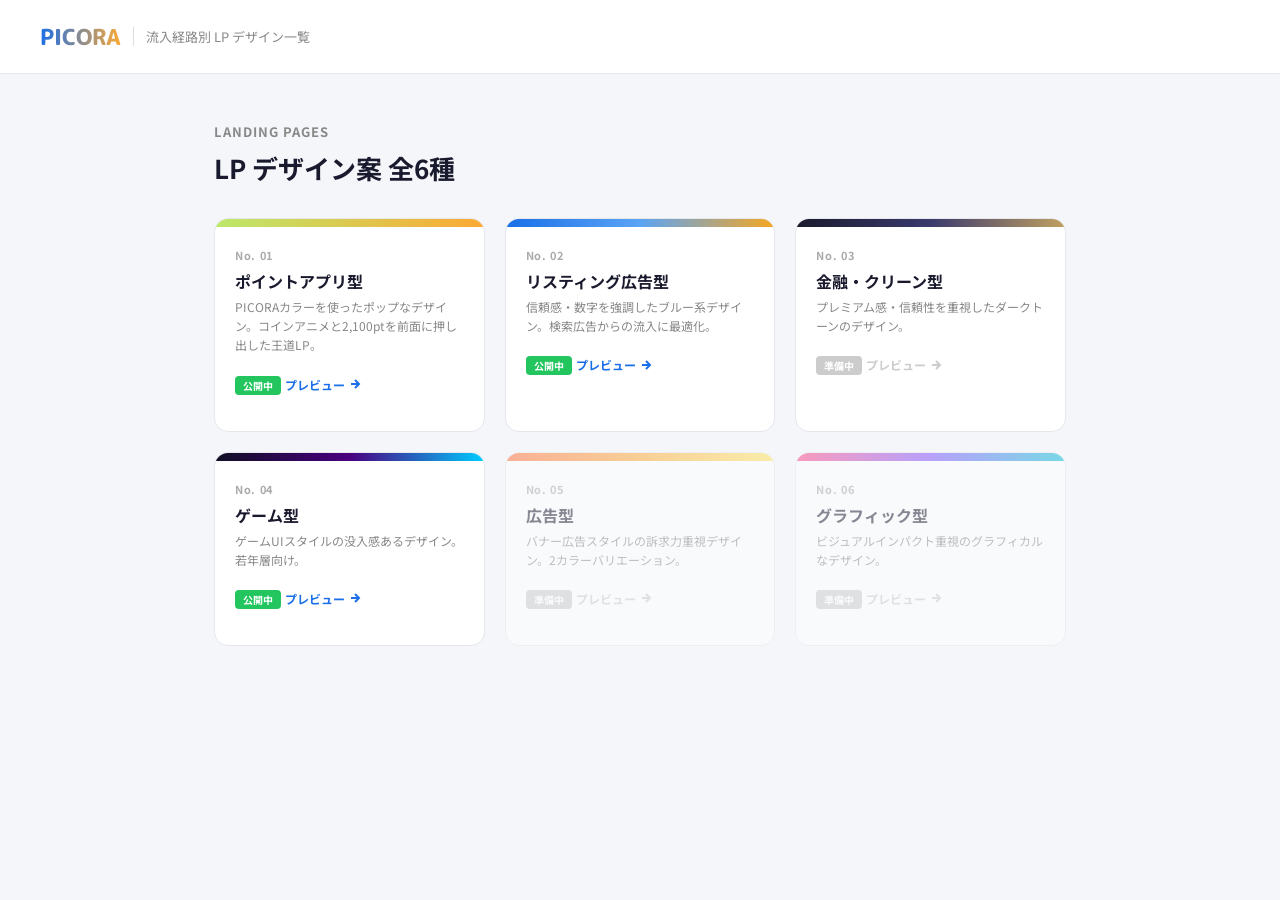
==== index.html @ 19e330c6 "feat: acquisition_04 ④ゲーム型 구현" ====
<!DOCTYPE html>
<html lang="ja">
<head>
  <meta charset="UTF-8">
  <meta name="viewport" content="width=device-width, initial-scale=1.0">
  <title>PICORA LP 一覧</title>
  <link rel="preconnect" href="https://fonts.googleapis.com">
  <link href="https://fonts.googleapis.com/css2?family=Noto+Sans+JP:wght@400;700;900&family=M+PLUS+Rounded+1c:wght@800&display=swap" rel="stylesheet">
  <style>
    * { margin: 0; padding: 0; box-sizing: border-box; }

    body {
      font-family: 'Noto Sans JP', sans-serif;
      background: #f4f6f9;
      min-height: 100vh;
    }

    header {
      background: #fff;
      border-bottom: 1px solid #e5e7eb;
      padding: 20px 40px;
      display: flex;
      align-items: center;
      gap: 12px;
    }

    .logo {
      font-family: 'M PLUS Rounded 1c', sans-serif;
      font-weight: 800;
      font-size: 22px;
      background: linear-gradient(90deg, #1a6fe8, #fca934);
      -webkit-background-clip: text;
      -webkit-text-fill-color: transparent;
      background-clip: text;
    }

    .header-sub {
      font-size: 13px;
      color: #888;
      border-left: 1px solid #ddd;
      padding-left: 12px;
    }

    main {
      max-width: 900px;
      margin: 0 auto;
      padding: 48px 24px;
    }

    .page-title {
      font-size: 13px;
      font-weight: 700;
      color: #888;
      letter-spacing: 0.08em;
      text-transform: uppercase;
      margin-bottom: 8px;
    }

    .page-heading {
      font-size: 26px;
      font-weight: 700;
      color: #1a1a2e;
      margin-bottom: 32px;
    }

    .lp-grid {
      display: grid;
      grid-template-columns: repeat(auto-fill, minmax(260px, 1fr));
      gap: 20px;
    }

    .lp-card {
      background: #fff;
      border: 1px solid #e5e7eb;
      border-radius: 14px;
      overflow: hidden;
      text-decoration: none;
      display: block;
      transition: box-shadow 0.2s, transform 0.2s;
    }

    .lp-card:hover {
      box-shadow: 0 8px 32px rgba(0,0,0,0.10);
      transform: translateY(-3px);
    }

    .card-thumb {
      height: 8px;
    }

    .card-thumb--green {
      background: linear-gradient(90deg, #bce86b, #fca934);
    }

    .card-thumb--blue {
      background: linear-gradient(90deg, #1a6fe8, #5ba4f5, #f5a623);
    }

    .card-thumb--dark {
      background: linear-gradient(90deg, #1a1a2e, #3a3a6e, #c0a060);
    }

    .card-thumb--game {
      background: linear-gradient(90deg, #0f0f23, #4a0080, #00ccff);
    }

    .card-thumb--ad {
      background: linear-gradient(90deg, #ff6b35, #fca934, #ffe55a);
    }

    .card-thumb--graphic {
      background: linear-gradient(90deg, #ff4081, #7c4dff, #00bcd4);
    }

    .card-body {
      padding: 20px;
    }

    .card-num {
      font-size: 11px;
      font-weight: 700;
      color: #aaa;
      letter-spacing: 0.06em;
      margin-bottom: 6px;
    }

    .card-title {
      font-size: 16px;
      font-weight: 700;
      color: #1a1a2e;
      margin-bottom: 4px;
    }

    .card-desc {
      font-size: 12px;
      color: #888;
      line-height: 1.6;
      margin-bottom: 16px;
    }

    .card-link {
      display: inline-flex;
      align-items: center;
      gap: 4px;
      font-size: 12px;
      font-weight: 700;
      color: #1a6fe8;
    }

    .card-link svg {
      width: 12px;
      height: 12px;
    }

    .card-wip {
      display: inline-block;
      font-size: 10px;
      font-weight: 700;
      color: #fff;
      background: #ccc;
      border-radius: 4px;
      padding: 2px 8px;
      margin-bottom: 16px;
    }

    .card-ready {
      display: inline-block;
      font-size: 10px;
      font-weight: 700;
      color: #fff;
      background: #22c55e;
      border-radius: 4px;
      padding: 2px 8px;
      margin-bottom: 16px;
    }
  </style>
</head>
<body>

<header>
  <span class="logo">PICORA</span>
  <span class="header-sub">流入経路別 LP デザイン一覧</span>
</header>

<main>
  <p class="page-title">Landing Pages</p>
  <h1 class="page-heading">LP デザイン案 全6種</h1>

  <div class="lp-grid">

    <a href="acquisition_01/index.html" class="lp-card">
      <div class="card-thumb card-thumb--green"></div>
      <div class="card-body">
        <p class="card-num">No. 01</p>
        <p class="card-title">ポイントアプリ型</p>
        <p class="card-desc">PICORAカラーを使ったポップなデザイン。コインアニメと2,100ptを前面に押し出した王道LP。</p>
        <span class="card-ready">公開中</span>
        <div class="card-link">
          プレビュー
          <svg viewBox="0 0 12 12" fill="none" stroke="currentColor" stroke-width="2">
            <path d="M2 6h8M6 2l4 4-4 4"/>
          </svg>
        </div>
      </div>
    </a>

    <a href="acquisition_02/index.html" class="lp-card">
      <div class="card-thumb card-thumb--blue"></div>
      <div class="card-body">
        <p class="card-num">No. 02</p>
        <p class="card-title">リスティング広告型</p>
        <p class="card-desc">信頼感・数字を強調したブルー系デザイン。検索広告からの流入に最適化。</p>
        <span class="card-ready">公開中</span>
        <div class="card-link">
          プレビュー
          <svg viewBox="0 0 12 12" fill="none" stroke="currentColor" stroke-width="2">
            <path d="M2 6h8M6 2l4 4-4 4"/>
          </svg>
        </div>
      </div>
    </a>

    <a href="acquisition_03/index.html" class="lp-card">
      <div class="card-thumb card-thumb--dark"></div>
      <div class="card-body">
        <p class="card-num">No. 03</p>
        <p class="card-title">金融・クリーン型</p>
        <p class="card-desc">プレミアム感・信頼性を重視したダークトーンのデザイン。</p>
        <span class="card-wip">準備中</span>
        <div class="card-link" style="color:#ccc;">
          プレビュー
          <svg viewBox="0 0 12 12" fill="none" stroke="currentColor" stroke-width="2">
            <path d="M2 6h8M6 2l4 4-4 4"/>
          </svg>
        </div>
      </div>
    </a>

    <a href="acquisition_04/index.html" class="lp-card">
      <div class="card-thumb card-thumb--game"></div>
      <div class="card-body">
        <p class="card-num">No. 04</p>
        <p class="card-title">ゲーム型</p>
        <p class="card-desc">ゲームUIスタイルの没入感あるデザイン。若年層向け。</p>
        <span class="card-ready">公開中</span>
        <div class="card-link">
          プレビュー
          <svg viewBox="0 0 12 12" fill="none" stroke="currentColor" stroke-width="2">
            <path d="M2 6h8M6 2l4 4-4 4"/>
          </svg>
        </div>
      </div>
    </a>

    <a href="acquisition_05/index.html" class="lp-card" style="pointer-events:none;opacity:0.5;">
      <div class="card-thumb card-thumb--ad"></div>
      <div class="card-body">
        <p class="card-num">No. 05</p>
        <p class="card-title">広告型</p>
        <p class="card-desc">バナー広告スタイルの訴求力重視デザイン。2カラーバリエーション。</p>
        <span class="card-wip">準備中</span>
        <div class="card-link" style="color:#ccc;">
          プレビュー
          <svg viewBox="0 0 12 12" fill="none" stroke="currentColor" stroke-width="2">
            <path d="M2 6h8M6 2l4 4-4 4"/>
          </svg>
        </div>
      </div>
    </a>

    <a href="acquisition_06/index.html" class="lp-card" style="pointer-events:none;opacity:0.5;">
      <div class="card-thumb card-thumb--graphic"></div>
      <div class="card-body">
        <p class="card-num">No. 06</p>
        <p class="card-title">グラフィック型</p>
        <p class="card-desc">ビジュアルインパクト重視のグラフィカルなデザイン。</p>
        <span class="card-wip">準備中</span>
        <div class="card-link" style="color:#ccc;">
          プレビュー
          <svg viewBox="0 0 12 12" fill="none" stroke="currentColor" stroke-width="2">
            <path d="M2 6h8M6 2l4 4-4 4"/>
          </svg>
        </div>
      </div>
    </a>

  </div>
</main>

</body>
</html>
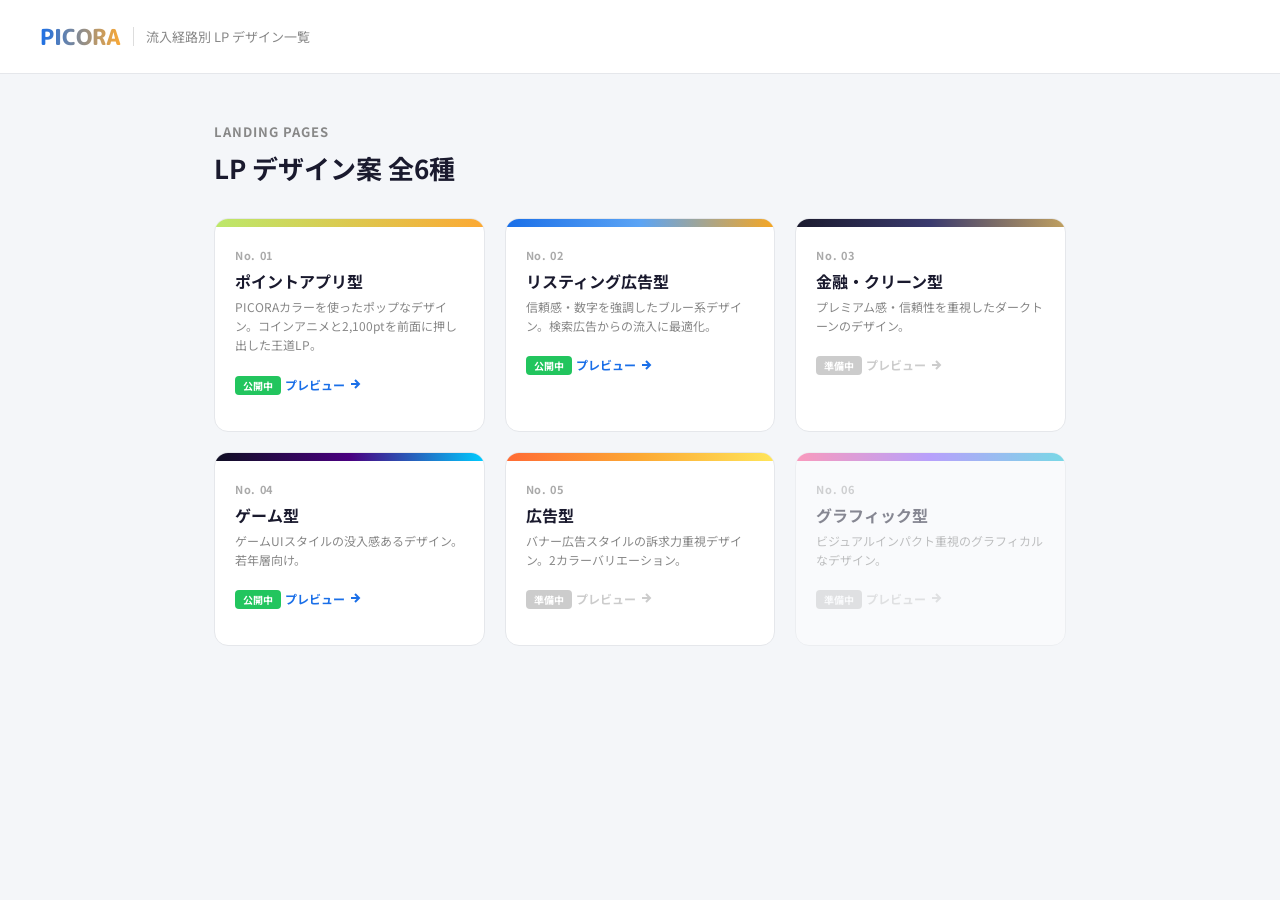
==== commit d8b76887: "feat: acquisition_05 ⑤広告型 (핑크/블루 2컬러) 구현" ====
--- a/index.html
+++ b/index.html
@@ -252,7 +252,7 @@
       </div>
     </a>
 
-    <a href="acquisition_05/index.html" class="lp-card" style="pointer-events:none;opacity:0.5;">
+    <a href="acquisition_05/index.html" class="lp-card">
       <div class="card-thumb card-thumb--ad"></div>
       <div class="card-body">
         <p class="card-num">No. 05</p>
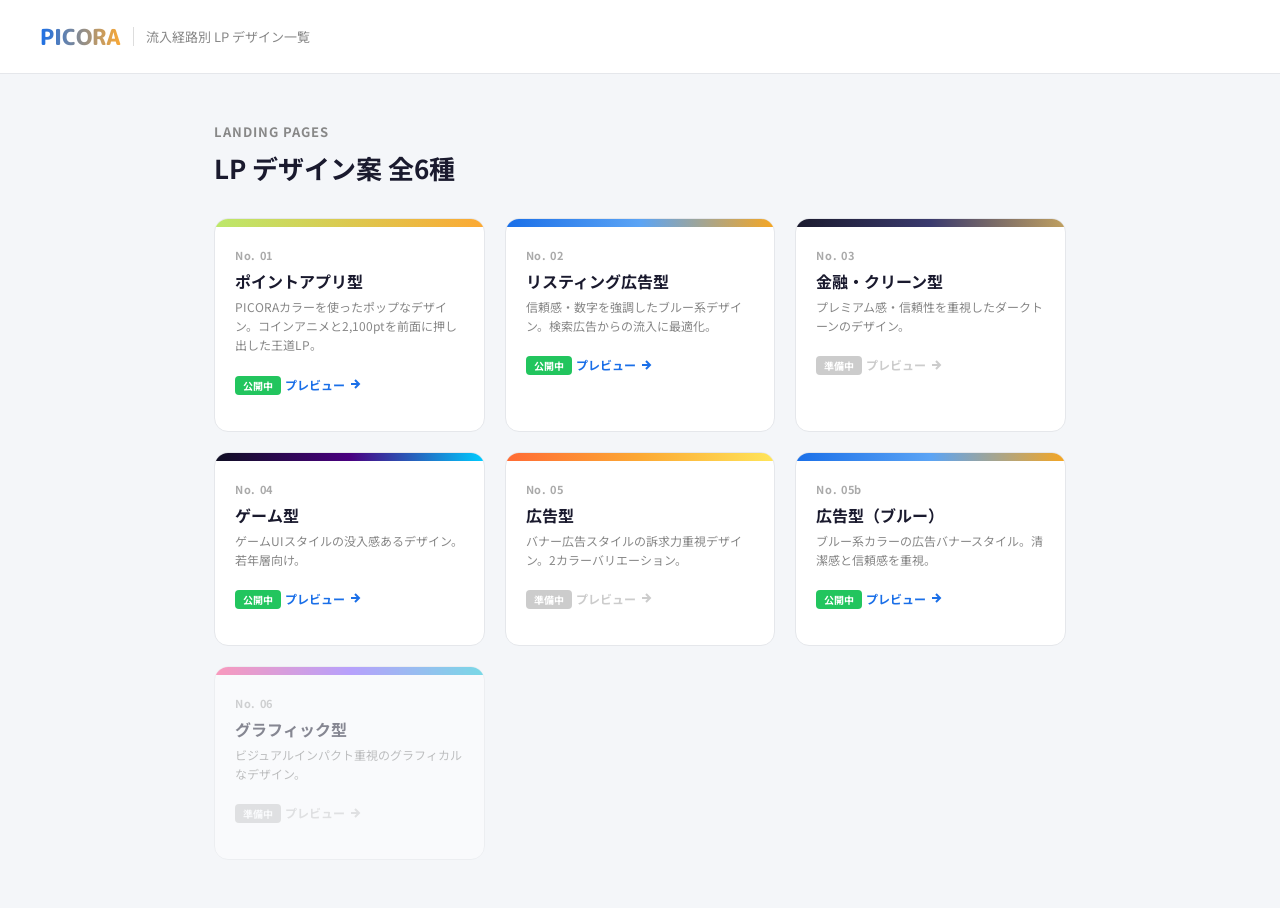
==== commit 6ef48f5c: "feat: acquisition_05b ⑤広告型ブルー版 구현" ====
--- a/index.html
+++ b/index.html
@@ -268,6 +268,23 @@
       </div>
     </a>
 
+
+    <a href="acquisition_05b/index.html" class="lp-card">
+      <div class="card-thumb card-thumb--blue"></div>
+      <div class="card-body">
+        <p class="card-num">No. 05b</p>
+        <p class="card-title">広告型（ブルー）</p>
+        <p class="card-desc">ブルー系カラーの広告バナースタイル。清潔感と信頼感を重視。</p>
+        <span class="card-ready">公開中</span>
+        <div class="card-link">
+          プレビュー
+          <svg viewBox="0 0 12 12" fill="none" stroke="currentColor" stroke-width="2">
+            <path d="M2 6h8M6 2l4 4-4 4"/>
+          </svg>
+        </div>
+      </div>
+    </a>
+
     <a href="acquisition_06/index.html" class="lp-card" style="pointer-events:none;opacity:0.5;">
       <div class="card-thumb card-thumb--graphic"></div>
       <div class="card-body">
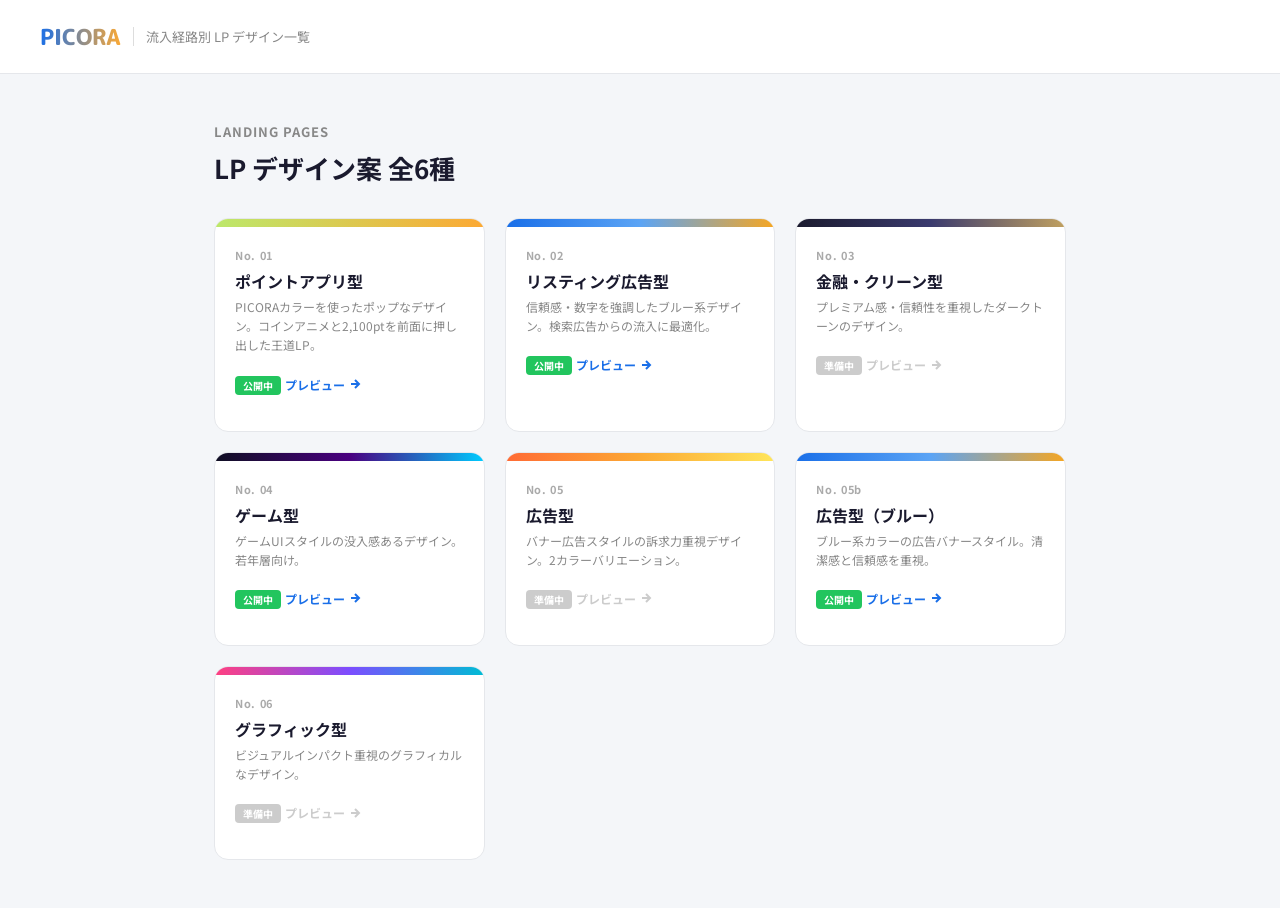
==== commit d990ef99: "feat: acquisition_06 ⑥グラフィック型 구현 - 드디어 완성!" ====
--- a/index.html
+++ b/index.html
@@ -285,7 +285,7 @@
       </div>
     </a>
 
-    <a href="acquisition_06/index.html" class="lp-card" style="pointer-events:none;opacity:0.5;">
+    <a href="acquisition_06/index.html" class="lp-card">
       <div class="card-thumb card-thumb--graphic"></div>
       <div class="card-body">
         <p class="card-num">No. 06</p>
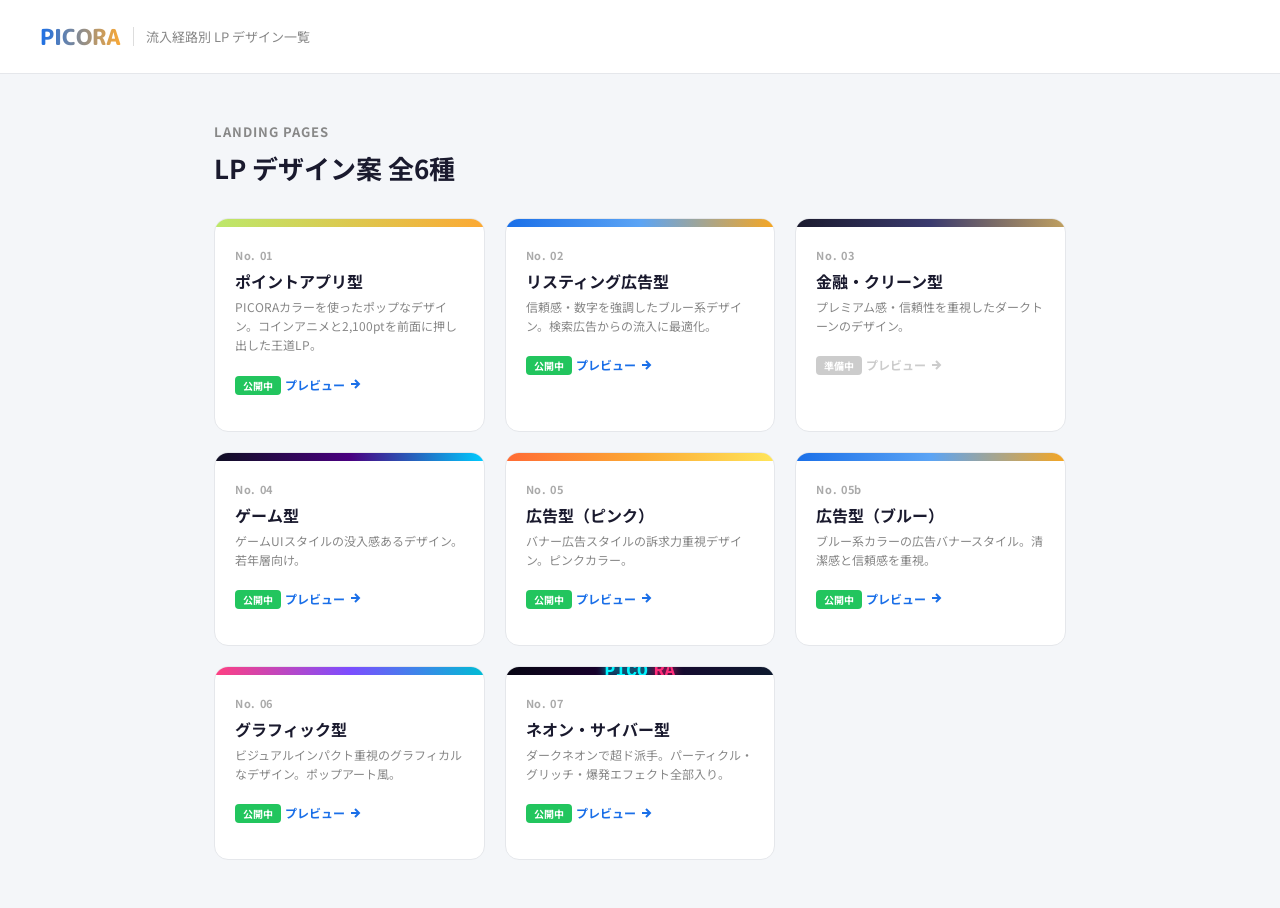
==== commit 8fbec86a: "fix: index.html - 05/06 활성화 + 07 네온사이버형 카드 추가" ====
--- a/index.html
+++ b/index.html
@@ -256,18 +256,17 @@
       <div class="card-thumb card-thumb--ad"></div>
       <div class="card-body">
         <p class="card-num">No. 05</p>
-        <p class="card-title">広告型</p>
-        <p class="card-desc">バナー広告スタイルの訴求力重視デザイン。2カラーバリエーション。</p>
-        <span class="card-wip">準備中</span>
-        <div class="card-link" style="color:#ccc;">
-          プレビュー
-          <svg viewBox="0 0 12 12" fill="none" stroke="currentColor" stroke-width="2">
-            <path d="M2 6h8M6 2l4 4-4 4"/>
-          </svg>
-        </div>
-      </div>
-    </a>
-
+        <p class="card-title">広告型（ピンク）</p>
+        <p class="card-desc">バナー広告スタイルの訴求力重視デザイン。ピンクカラー。</p>
+        <span class="card-ready">公開中</span>
+        <div class="card-link">
+          プレビュー
+          <svg viewBox="0 0 12 12" fill="none" stroke="currentColor" stroke-width="2">
+            <path d="M2 6h8M6 2l4 4-4 4"/>
+          </svg>
+        </div>
+      </div>
+    </a>
 
     <a href="acquisition_05b/index.html" class="lp-card">
       <div class="card-thumb card-thumb--blue"></div>
@@ -290,9 +289,31 @@
       <div class="card-body">
         <p class="card-num">No. 06</p>
         <p class="card-title">グラフィック型</p>
-        <p class="card-desc">ビジュアルインパクト重視のグラフィカルなデザイン。</p>
-        <span class="card-wip">準備中</span>
-        <div class="card-link" style="color:#ccc;">
+        <p class="card-desc">ビジュアルインパクト重視のグラフィカルなデザイン。ポップアート風。</p>
+        <span class="card-ready">公開中</span>
+        <div class="card-link">
+          プレビュー
+          <svg viewBox="0 0 12 12" fill="none" stroke="currentColor" stroke-width="2">
+            <path d="M2 6h8M6 2l4 4-4 4"/>
+          </svg>
+        </div>
+      </div>
+    </a>
+
+    <a href="acquisition_07/index.html" class="lp-card">
+      <div class="card-thumb" style="background:linear-gradient(135deg,#060612 0%,#1a0030 40%,#0d1a2e 100%);position:relative;overflow:hidden;">
+        <div style="position:absolute;inset:0;display:flex;align-items:center;justify-content:center;gap:6px;">
+          <span style="font-size:18px;font-weight:900;font-family:monospace;color:#00f5ff;text-shadow:0 0 10px #00f5ff;">PICO</span>
+          <span style="font-size:18px;font-weight:900;font-family:monospace;color:#ff2d7a;text-shadow:0 0 10px #ff2d7a;">RA</span>
+        </div>
+        <div style="position:absolute;bottom:8px;left:0;right:0;height:1px;background:linear-gradient(90deg,transparent,#00f5ff,#ff2d7a,transparent);"></div>
+      </div>
+      <div class="card-body">
+        <p class="card-num">No. 07</p>
+        <p class="card-title">ネオン・サイバー型</p>
+        <p class="card-desc">ダークネオンで超ド派手。パーティクル・グリッチ・爆発エフェクト全部入り。</p>
+        <span class="card-ready">公開中</span>
+        <div class="card-link">
           プレビュー
           <svg viewBox="0 0 12 12" fill="none" stroke="currentColor" stroke-width="2">
             <path d="M2 6h8M6 2l4 4-4 4"/>
@@ -305,4 +326,4 @@
 </main>
 
 </body>
-</html>
+</html>
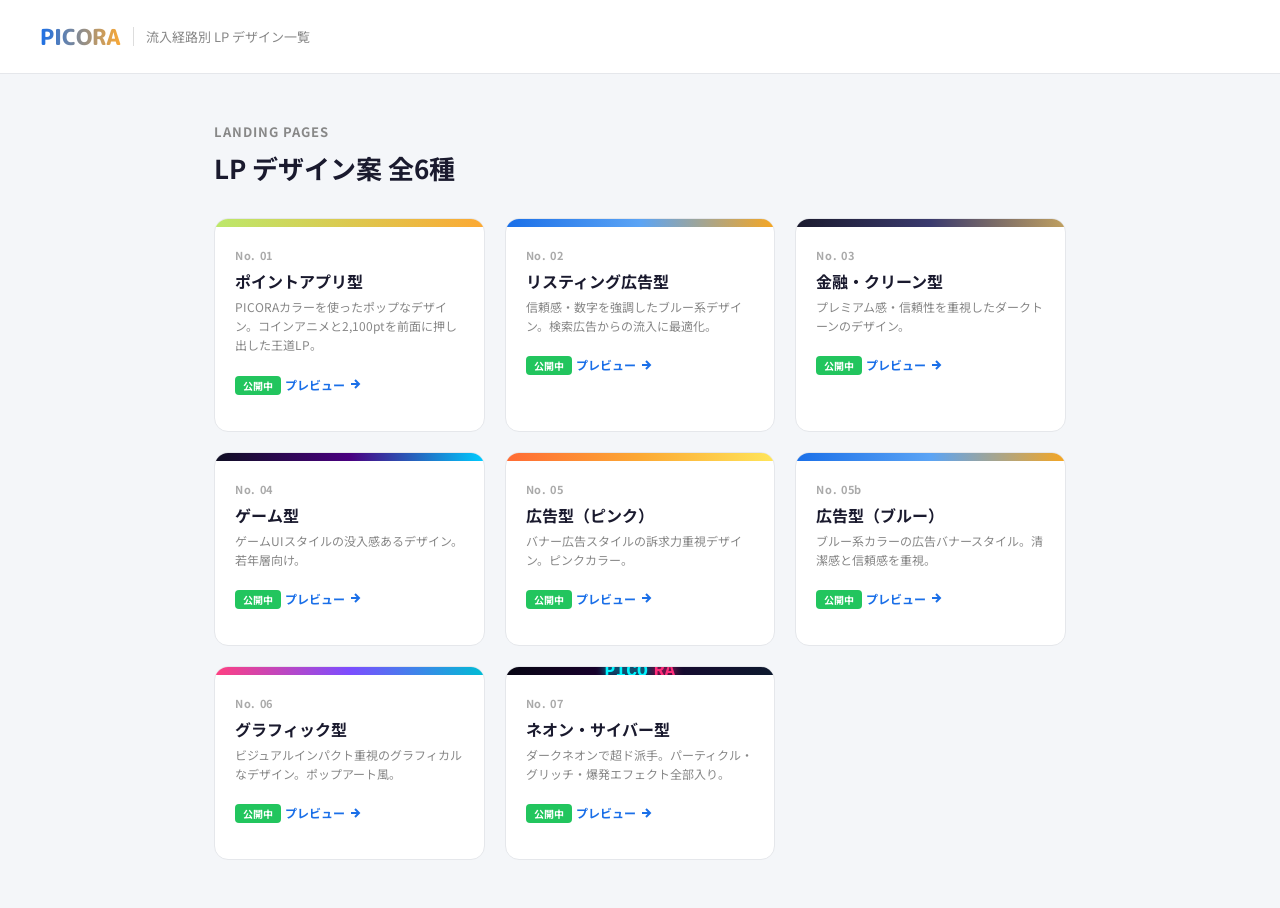
==== commit cf25a8aa: "fix: acquisition_03 카드 準備中 → 公開中 활성화" ====
--- a/index.html
+++ b/index.html
@@ -226,8 +226,8 @@
         <p class="card-num">No. 03</p>
         <p class="card-title">金融・クリーン型</p>
         <p class="card-desc">プレミアム感・信頼性を重視したダークトーンのデザイン。</p>
-        <span class="card-wip">準備中</span>
-        <div class="card-link" style="color:#ccc;">
+        <span class="card-ready">公開中</span>
+        <div class="card-link">
           プレビュー
           <svg viewBox="0 0 12 12" fill="none" stroke="currentColor" stroke-width="2">
             <path d="M2 6h8M6 2l4 4-4 4"/>
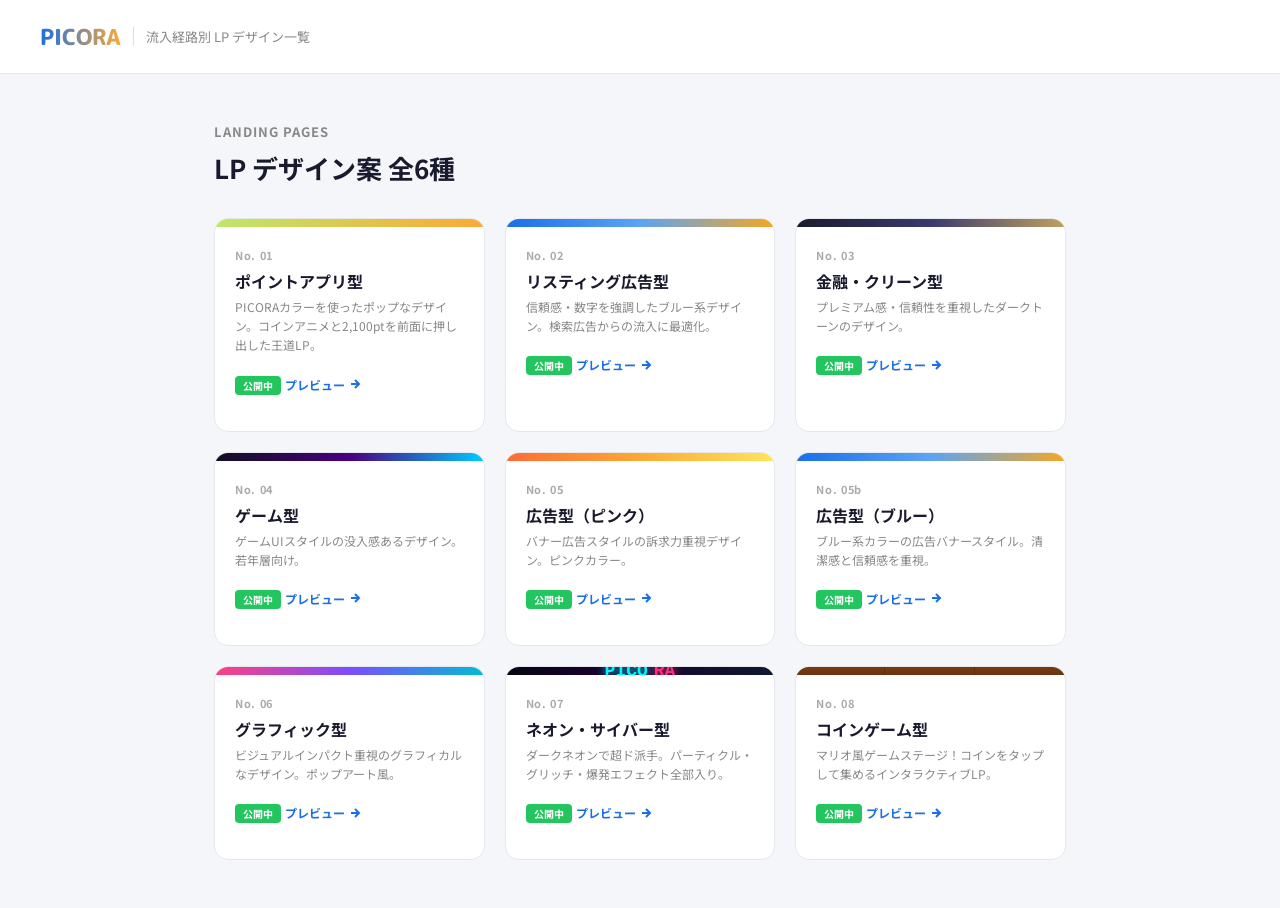
==== commit ecdbe19c: "feat: acquisition_08 コインゲーム型LP 追加" ====
--- a/index.html
+++ b/index.html
@@ -322,6 +322,33 @@
       </div>
     </a>
 
+    <a href="acquisition_08/index.html" class="lp-card">
+      <div class="card-thumb" style="background:linear-gradient(180deg,#87ceeb 0%,#90ee90 60%,#228b22 100%);position:relative;overflow:hidden;">
+        <div style="position:absolute;top:10px;left:12px;right:12px;display:flex;gap:8px;">
+          <div style="width:18px;height:18px;background:radial-gradient(circle at 35% 35%,#fff9c4,#ffc107 50%,#e65100);border-radius:50%;border:2px solid #e65100;box-shadow:0 2px 0 #b8860b;"></div>
+          <div style="width:18px;height:18px;background:radial-gradient(circle at 35% 35%,#fff9c4,#ffc107 50%,#e65100);border-radius:50%;border:2px solid #e65100;box-shadow:0 2px 0 #b8860b;"></div>
+          <div style="width:18px;height:18px;background:radial-gradient(circle at 35% 35%,#fff9c4,#ffc107 50%,#e65100);border-radius:50%;border:2px solid #e65100;box-shadow:0 2px 0 #b8860b;"></div>
+        </div>
+        <div style="position:absolute;bottom:0;left:0;right:0;height:24px;background:linear-gradient(180deg,#8B4513,#6B3410);border-top:3px solid #A0522D;display:flex;gap:2px;">
+          <div style="flex:1;border-right:1px solid rgba(0,0,0,0.2);"></div>
+          <div style="flex:1;border-right:1px solid rgba(0,0,0,0.2);"></div>
+          <div style="flex:1;"></div>
+        </div>
+      </div>
+      <div class="card-body">
+        <p class="card-num">No. 08</p>
+        <p class="card-title">コインゲーム型</p>
+        <p class="card-desc">マリオ風ゲームステージ！コインをタップして集めるインタラクティブLP。</p>
+        <span class="card-ready">公開中</span>
+        <div class="card-link">
+          プレビュー
+          <svg viewBox="0 0 12 12" fill="none" stroke="currentColor" stroke-width="2">
+            <path d="M2 6h8M6 2l4 4-4 4"/>
+          </svg>
+        </div>
+      </div>
+    </a>
+
   </div>
 </main>
 
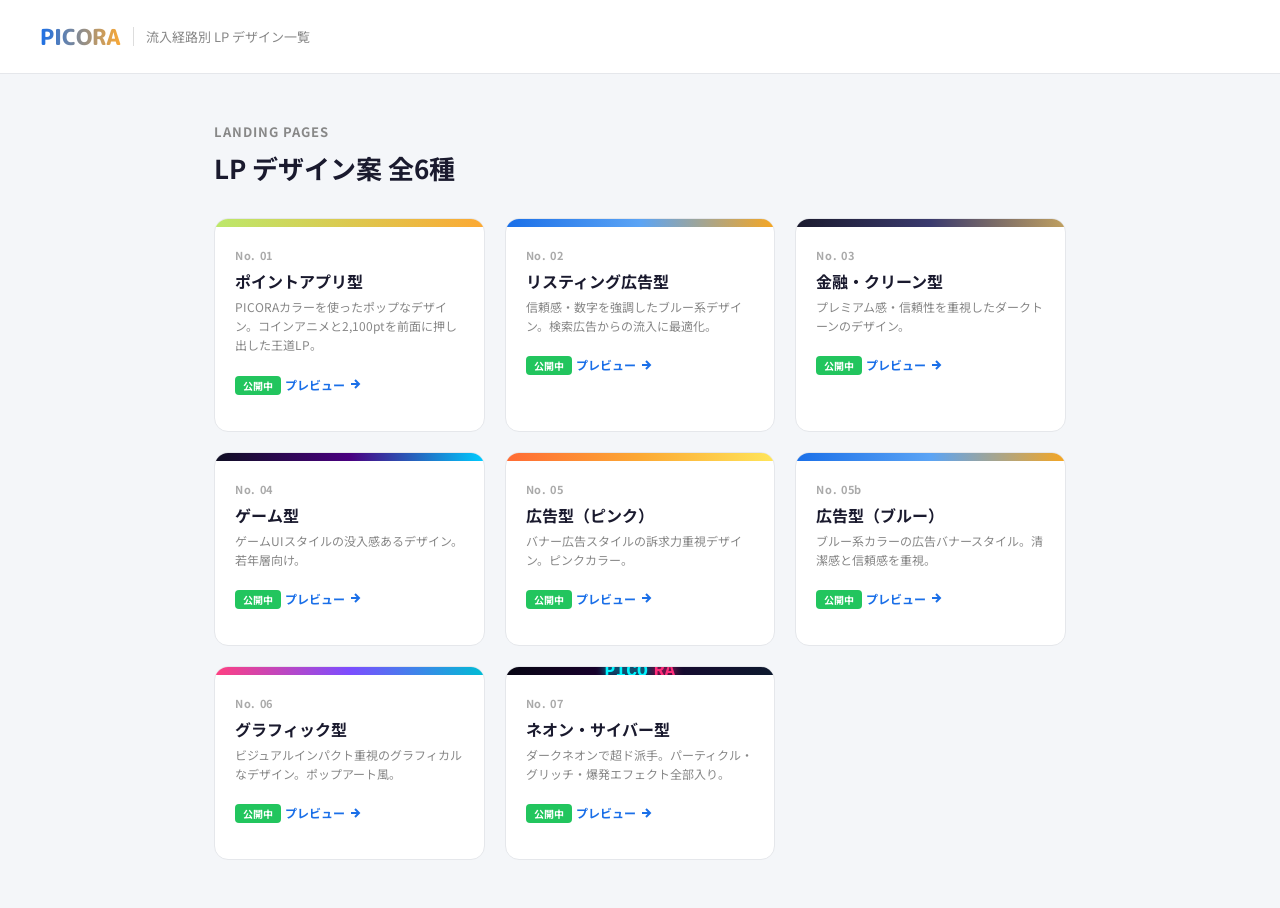
==== commit 2296eb90: "remove: acquisition_08 コインゲーム型 삭제" ====
--- a/index.html
+++ b/index.html
@@ -322,33 +322,6 @@
       </div>
     </a>
 
-    <a href="acquisition_08/index.html" class="lp-card">
-      <div class="card-thumb" style="background:linear-gradient(180deg,#87ceeb 0%,#90ee90 60%,#228b22 100%);position:relative;overflow:hidden;">
-        <div style="position:absolute;top:10px;left:12px;right:12px;display:flex;gap:8px;">
-          <div style="width:18px;height:18px;background:radial-gradient(circle at 35% 35%,#fff9c4,#ffc107 50%,#e65100);border-radius:50%;border:2px solid #e65100;box-shadow:0 2px 0 #b8860b;"></div>
-          <div style="width:18px;height:18px;background:radial-gradient(circle at 35% 35%,#fff9c4,#ffc107 50%,#e65100);border-radius:50%;border:2px solid #e65100;box-shadow:0 2px 0 #b8860b;"></div>
-          <div style="width:18px;height:18px;background:radial-gradient(circle at 35% 35%,#fff9c4,#ffc107 50%,#e65100);border-radius:50%;border:2px solid #e65100;box-shadow:0 2px 0 #b8860b;"></div>
-        </div>
-        <div style="position:absolute;bottom:0;left:0;right:0;height:24px;background:linear-gradient(180deg,#8B4513,#6B3410);border-top:3px solid #A0522D;display:flex;gap:2px;">
-          <div style="flex:1;border-right:1px solid rgba(0,0,0,0.2);"></div>
-          <div style="flex:1;border-right:1px solid rgba(0,0,0,0.2);"></div>
-          <div style="flex:1;"></div>
-        </div>
-      </div>
-      <div class="card-body">
-        <p class="card-num">No. 08</p>
-        <p class="card-title">コインゲーム型</p>
-        <p class="card-desc">マリオ風ゲームステージ！コインをタップして集めるインタラクティブLP。</p>
-        <span class="card-ready">公開中</span>
-        <div class="card-link">
-          プレビュー
-          <svg viewBox="0 0 12 12" fill="none" stroke="currentColor" stroke-width="2">
-            <path d="M2 6h8M6 2l4 4-4 4"/>
-          </svg>
-        </div>
-      </div>
-    </a>
-
   </div>
 </main>
 
